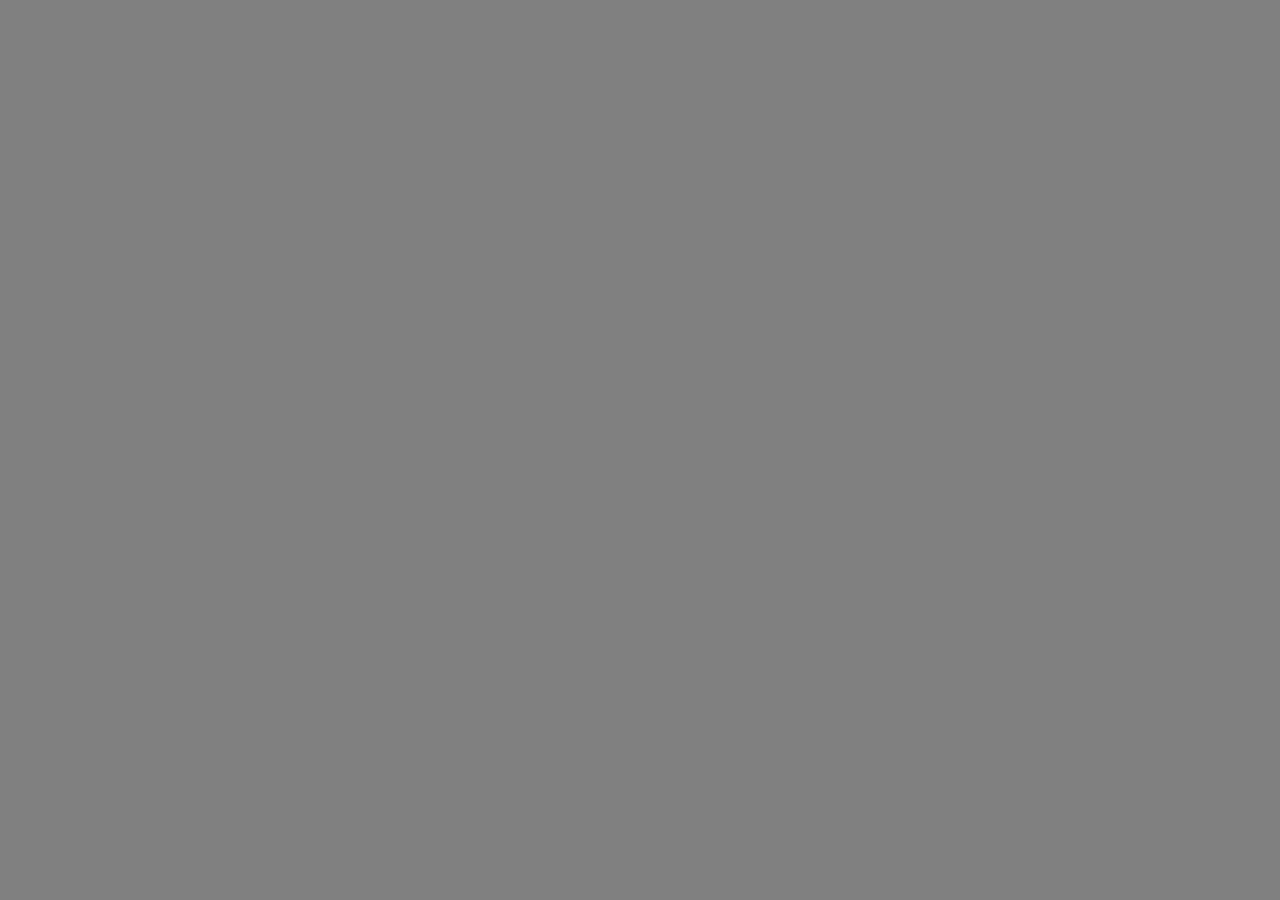
==== ombd-app/index.html @ aca42f95 "created directory for ombd-app" ====
<!DOCTYPE html>
<html lang="en" dir="ltr">
  <head>
    <meta charset="utf-8">
    <title>omdb-app</title>
    <link rel="stylesheet" href="style.css">
    <script
  src="https://code.jquery.com/jquery-3.4.0.min.js"
  integrity="sha256-BJeo0qm959uMBGb65z40ejJYGSgR7REI4+CW1fNKwOg="
  crossorigin="anonymous"></script>
    <script src="app.js" charset="utf-8"></script>
  </head>
  <body>

  </body>
</html>
---- ombd-app/style.css ----
* {
  background-color: grey;
}
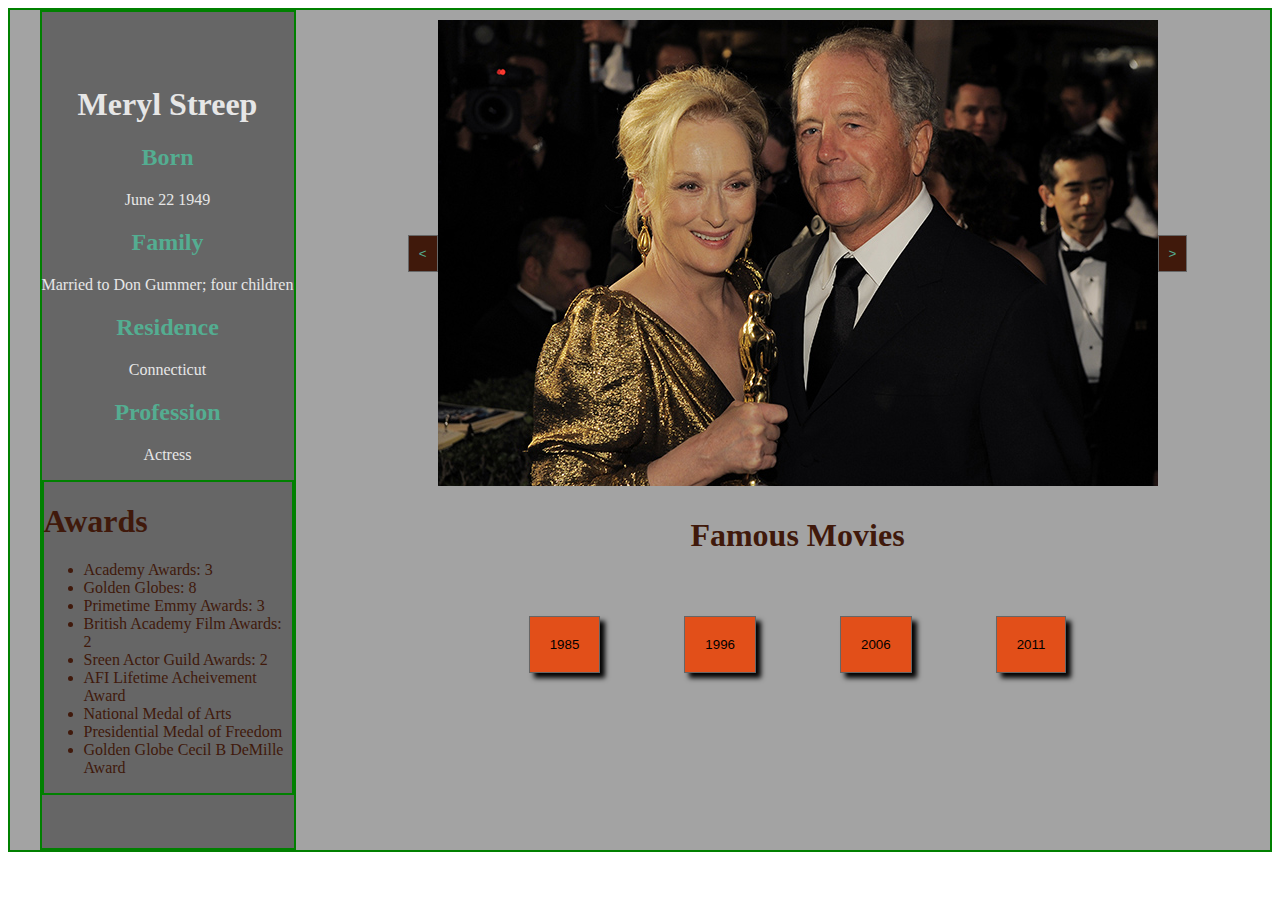
==== commit c0411de8: "created html and css elements" ====
--- a/ombd-app/index.html
+++ b/ombd-app/index.html
@@ -12,5 +12,71 @@
   </head>
   <body>
 
+    <div class="whole-page">
+      <!--------- LEFT COLUMN ON DESKTOP VERSION -->
+      <div class="column">
+        <!-------------- BIO INFO ---------------->
+        <div class="bio">
+          <h1>Meryl Streep</h1>
+          <h2>Born</h2>
+            <p>June 22 1949</p>
+          <h2>Family</h2>
+            <p>Married to Don Gummer; four children</p>
+          <h2>Residence</h2>
+            <p>Connecticut</p>
+          <h2>Profession</h2>
+            <p>Actress</p>
+        </div>
+        <!------------ AWARDS SECTION ------------>
+        <div class="awards">
+          <h1>Awards</h1>
+          <ul>
+            <li>Academy Awards: 3</li>
+            <li>Golden Globes: 8</li>
+            <li>Primetime Emmy Awards: 3</li>
+            <li>British Academy Film Awards: 2</li>
+            <li>Sreen Actor Guild Awards: 2</li>
+            <li>AFI Lifetime Acheivement Award</li>
+            <li>National Medal of Arts</li>
+            <li>Presidential Medal of Freedom</li>
+            <li>Golden Globe Cecil B DeMille Award</li>
+          </ul>
+        </div>
+      </div>
+      <!----- RIGHT SIDE: IMAGES AND MOVIE INFO --->
+      <div class="right-side">
+        <!------------ IMAGES CAROUSEL ------------>
+        <div class="img-carousel">
+          <!-- PREVIOUS BUTTON -->
+          <div class="previous">
+            <button class="carousel-btn"><</button>
+          </div>
+          <!-- IMAGES -->
+          <div class="images">
+            <img src="images/withhusband.jpg">
+            <img src="images/headshot.jpg">
+            <img src="images/outofafrica2.jpeg">
+            <img src="images/devilwearsprada.jpg">
+          </div>
+          <!-- NEXT BUTTON -->
+          <div class="next">
+            <button class="carousel-btn">></button>
+          </div>
+        </div>
+        <!------------- FAMOUS MOVIES ------------>
+        <div class="famous-movies">
+          <h1>Famous Movies</h1>
+            <!-- BUTTONS TO CALL API INFO -->
+          <div class="years">
+            <button class="80sbtn">1985</button>
+            <button class="90sbtn">1996</button>
+            <button class="00sbtn">2006</button>
+            <button class="10sbtn">2011</button>
+          </div>
+            <!-- BOX THAT WILL DISPLAY MOVIE INFO -->
+          <div class="movie-info"></div>
+
+      </div>
+    </div>
   </body>
 </html>
--- a/ombd-app/style.css
+++ b/ombd-app/style.css
@@ -1,3 +1,133 @@
-* {
-  background-color: grey;
+
+.awards {
+  display: none;
 }
+
+.whole-page {
+  border: 2px green solid;
+  background-color: #54AD91;
+  display: flex;
+  flex-direction: column;
+  color: #40190B;
+}
+
+.img-carousel {
+  /* border: 2px #666666 solid; */
+  display: flex;
+  align-items: center;
+  justify-content: space-around;
+  margin: 10px auto;
+}
+
+.images img {
+  width: 100%;
+  display: none;
+}
+
+.images img:first-of-type {
+  display: block
+}
+
+.carousel-btn {
+  align-self: center;
+  text-align: center;
+  padding: 10px;
+  background-color: #40190B;
+  color: #54AD91;
+  border: 1px solid #666666;
+
+}
+
+.carousel-btn:active {
+  transform: translateY(5px);
+}
+
+.column {
+  /* border: 2px green solid; */
+  width: 80%;
+  margin: 0 auto;
+  background-color: #666666;
+}
+
+.bio {
+  text-align: center;
+  background-color: #666666;
+  margin: 0;
+}
+
+.bio > h1 {
+  color: #E6E6E6;
+}
+
+.bio > h2 {
+  color: #54AD91;
+}
+
+.bio > p {
+  color: #E6E6E6;
+}
+
+.famous-movies {
+  
+  display: flex;
+  flex-direction: column;
+}
+
+.famous-movies > h1 {
+  text-align: center;
+}
+
+.years {
+  width: 70%;
+  margin: 0 auto;
+  align-self: center;
+  justify-content: space-between;
+  text-align: center;
+}
+
+.years > button {
+  padding: 20px;
+  box-shadow: 5px 5px 5px;
+  margin: 10px;
+  background-color: #E24F19;
+  border: 1px solid #666666;
+}
+
+@media (min-width: 600px) {
+  .whole-page {
+    border: 2px green solid;
+    background-color: #A3A3A3;
+    display: flex;
+    justify-content: space-around;
+    flex-direction: row;
+  }
+
+  .right-side {
+    width: 75%;
+    display: flex;
+    flex-direction: column;
+    flex-wrap: wrap;
+    justify-content: space-around;
+  }
+
+  .column {
+    border: 2px green solid;
+    display: flex;
+    flex-direction: column;
+    flex-wrap: wrap;
+    justify-content: center;
+    width: 20%;
+  }
+
+  .bio {
+  }
+
+  .awards {
+    display: block;
+    border: 2px green solid;
+  }
+
+  .years > button {
+      margin: 40px;
+  }
+}
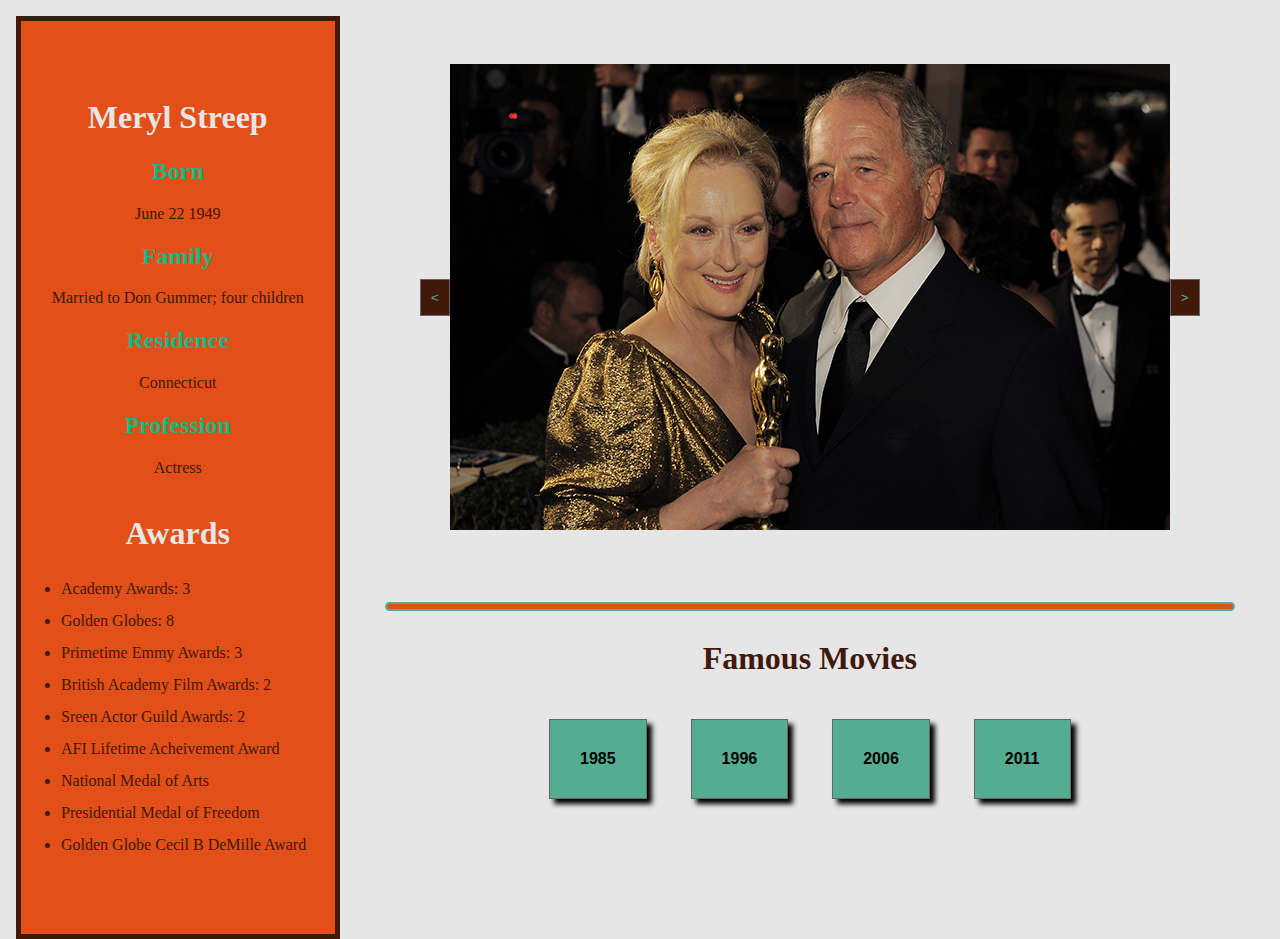
==== commit 3148dab1: "finished desktop site CSS" ====
--- a/ombd-app/index.html
+++ b/ombd-app/index.html
@@ -65,6 +65,7 @@
         </div>
         <!------------- FAMOUS MOVIES ------------>
         <div class="famous-movies">
+          <hr>
           <h1>Famous Movies</h1>
             <!-- BUTTONS TO CALL API INFO -->
           <div class="years">
--- a/ombd-app/style.css
+++ b/ombd-app/style.css
@@ -4,7 +4,6 @@
 }
 
 .whole-page {
-  border: 2px green solid;
   background-color: #54AD91;
   display: flex;
   flex-direction: column;
@@ -68,7 +67,7 @@
 }
 
 .famous-movies {
-  
+
   display: flex;
   flex-direction: column;
 }
@@ -94,9 +93,13 @@
 }
 
 @media (min-width: 600px) {
+  body {
+    margin: 0;
+    background-color: #E6E6E6;
+  }
+
   .whole-page {
-    border: 2px green solid;
-    background-color: #A3A3A3;
+    background-color: #E6E6E6;
     display: flex;
     justify-content: space-around;
     flex-direction: row;
@@ -108,26 +111,70 @@
     flex-direction: column;
     flex-wrap: wrap;
     justify-content: space-around;
+    /* margin-top: 2em; */
+  }
+
+  .img-carousel {
+    /* border: 2px #666666 solid; */
+    display: flex;
+    align-items: center;
+    justify-content: space-around;
+    margin: 4em auto;
+  }
+
+  hr {
+    width: 90%;
+    border: 2px #54AD91 solid;
+    border-radius: 20px;
+    height: 5px;
+    background-color: #E24F19;
+  }
+
+  .years > button {
+      margin: 20px;
+      font-weight: bold;
+      font-size: 1em;
+      padding: 30px;
+      background-color: #54AD91;
   }
 
   .column {
-    border: 2px green solid;
+    border: 5px #40190B solid;
     display: flex;
     flex-direction: column;
     flex-wrap: wrap;
     justify-content: center;
-    width: 20%;
+    width: 25%;
+    background-color: #E24F19;
+    margin-top: 1em;
+    margin-left: 1em;
   }
 
   .bio {
+    background-color: #E24F19;
+  }
+
+  .bio > h2 {
+    color: #14B884;
+  }
+
+  .bio > p {
+    color: #40190B;
   }
 
   .awards {
     display: block;
-    border: 2px green solid;
   }
 
-  .years > button {
-      margin: 40px;
+  .awards > h1 {
+    color: #E6E6E6;
+    text-align: center;
   }
+
+  .awards > ul {
+    /* list-style: none; */
+    line-height: 2em;
+    /* padding-left: 20px; */
+  }
+
 }
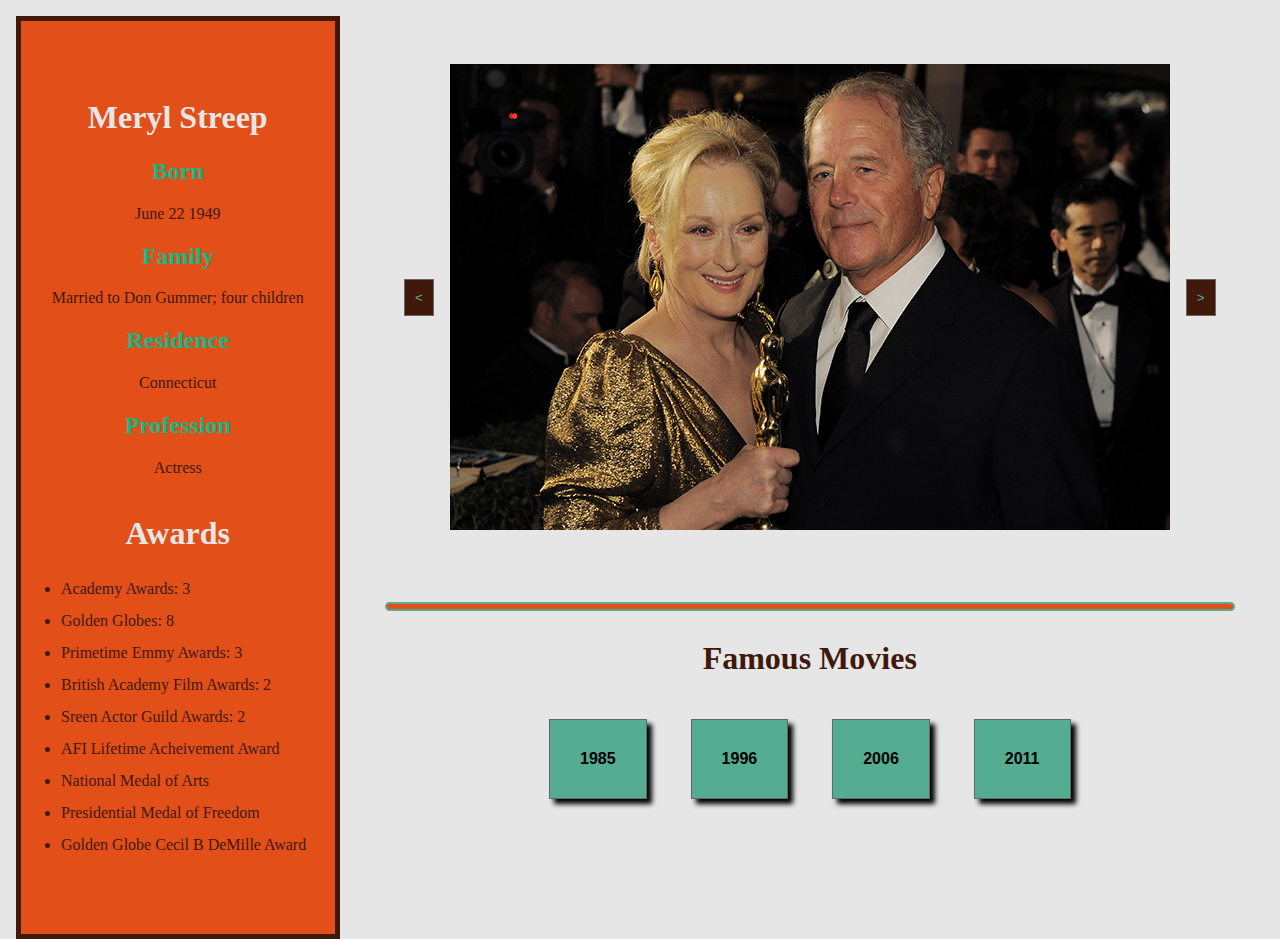
==== commit 19f53ce8: "styled images to fit carousel properly in both screen sizes" ====
--- a/ombd-app/index.html
+++ b/ombd-app/index.html
@@ -55,8 +55,8 @@
           <div class="images">
             <img src="images/withhusband.jpg">
             <img src="images/headshot.jpg">
-            <img src="images/outofafrica2.jpeg">
-            <img src="images/devilwearsprada.jpg">
+            <img src="images/outofafrica2.jpeg" id="oof2-pic">
+            <img src="images/devilwearsprada.jpg" id="dwp-pic">
           </div>
           <!-- NEXT BUTTON -->
           <div class="next">
--- a/ombd-app/style.css
+++ b/ombd-app/style.css
@@ -19,13 +19,20 @@
 }
 
 .images img {
-  width: 100%;
   display: none;
+  max-width: 451.19px;
+  max-height: 400px;
+  margin-left: 1em;
+  margin-right: 1em;
 }
 
 .images img:first-of-type {
-  display: block
+  display: block;
+  object-fit: contain;
+  width: auto;
+  height: auto;
 }
+
 
 .carousel-btn {
   align-self: center;
@@ -92,6 +99,8 @@
   border: 1px solid #666666;
 }
 
+/* SETTINGS FOR DESTOP VERSION */
+
 @media (min-width: 600px) {
   body {
     margin: 0;
@@ -120,6 +129,16 @@
     align-items: center;
     justify-content: space-around;
     margin: 4em auto;
+  }
+
+  .images img {
+    display: none;
+    min-width: 400px;
+    min-height: 300px;
+    max-width: 800px;
+    max-height: 600px;
+    margin-left: 1em;
+    margin-right: 1em;
   }
 
   hr {
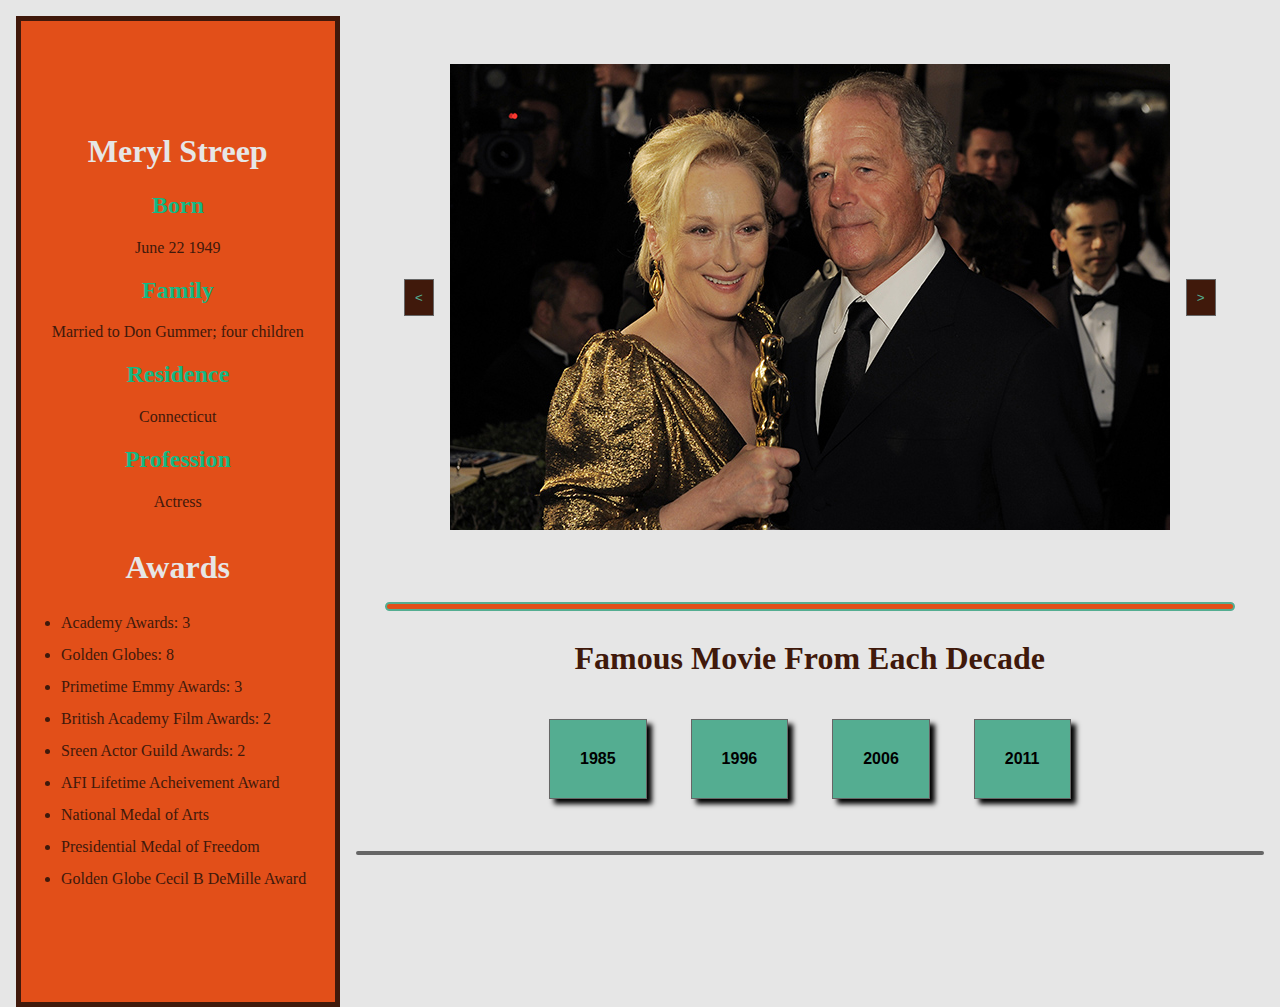
==== commit cc535067: "added ajax and event listeners for year buttons" ====
--- a/ombd-app/index.html
+++ b/ombd-app/index.html
@@ -66,13 +66,13 @@
         <!------------- FAMOUS MOVIES ------------>
         <div class="famous-movies">
           <hr>
-          <h1>Famous Movies</h1>
+          <h1>Famous Movie From Each Decade</h1>
             <!-- BUTTONS TO CALL API INFO -->
           <div class="years">
-            <button class="80sbtn">1985</button>
-            <button class="90sbtn">1996</button>
-            <button class="00sbtn">2006</button>
-            <button class="10sbtn">2011</button>
+              <button class="80sbtn">1985</button>
+              <button class="90sbtn">1996</button>
+              <button class="00sbtn">2006</button>
+              <button class="10sbtn">2011</button>
           </div>
             <!-- BOX THAT WILL DISPLAY MOVIE INFO -->
           <div class="movie-info"></div>
--- a/ombd-app/style.css
+++ b/ombd-app/style.css
@@ -1,3 +1,7 @@
+body {
+  margin: 0;
+  background-color: #54AD91;
+}
 
 .awards {
   display: none;
@@ -82,6 +86,21 @@
 .famous-movies > h1 {
   text-align: center;
 }
+
+.movie-info {
+  display: flex;
+  border: 2px solid #666666;
+  border-radius: 10px;
+  flex-direction: column;
+  justify-content: space-around;
+  margin: 2em 1em;
+}
+
+.title {
+  margin-top: -1em;
+  margin-left: 0.75em;
+}
+
 
 .years {
   width: 70%;
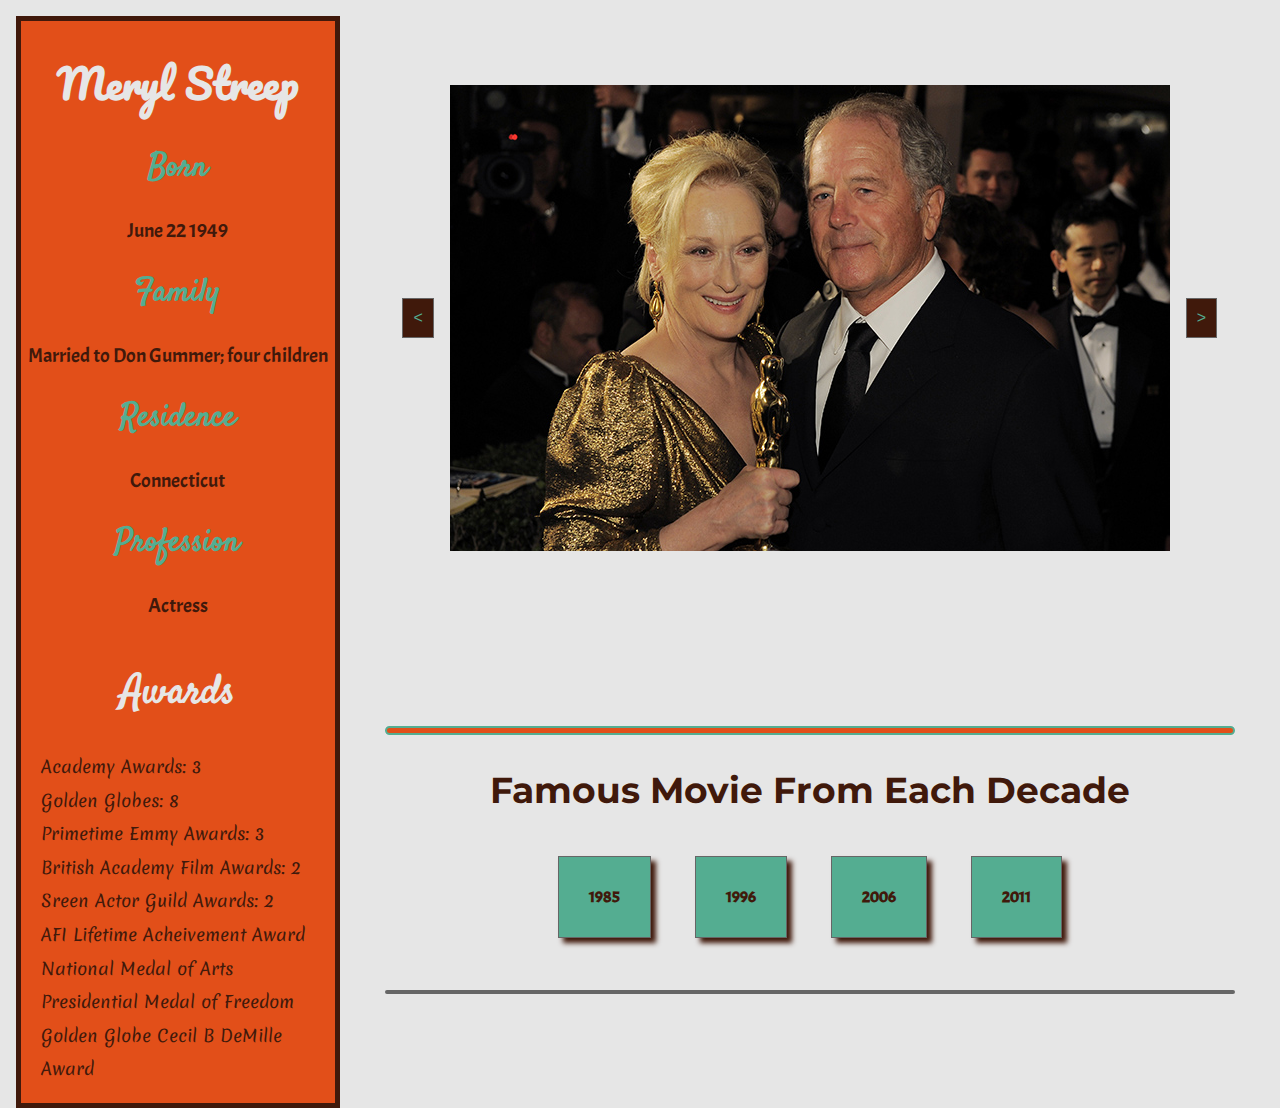
==== commit 6229387a: "added font families & finished CSS" ====
--- a/ombd-app/index.html
+++ b/ombd-app/index.html
@@ -4,6 +4,9 @@
     <meta charset="utf-8">
     <title>omdb-app</title>
     <link rel="stylesheet" href="style.css">
+    <style>
+@import url('https://fonts.googleapis.com/css?family=Pacifico|Satisfy|Acme|Kreon|Merienda|Montserrat');
+</style>
     <script
   src="https://code.jquery.com/jquery-3.4.0.min.js"
   integrity="sha256-BJeo0qm959uMBGb65z40ejJYGSgR7REI4+CW1fNKwOg="
--- a/ombd-app/style.css
+++ b/ombd-app/style.css
@@ -15,7 +15,6 @@
 }
 
 .img-carousel {
-  /* border: 2px #666666 solid; */
   display: flex;
   align-items: center;
   justify-content: space-around;
@@ -45,7 +44,7 @@
   background-color: #40190B;
   color: #54AD91;
   border: 1px solid #666666;
-
+  font-size: 1em;
 }
 
 .carousel-btn:active {
@@ -67,40 +66,72 @@
 
 .bio > h1 {
   color: #E6E6E6;
+  font-family: 'Pacifico', cursive;
+  font-size: 2.5em;
 }
 
 .bio > h2 {
-  color: #54AD91;
+  color: #E24F19;
+  font-family: 'Satisfy', cursive;
+  font-size: 2em;
 }
 
 .bio > p {
   color: #E6E6E6;
+  font-family: 'Acme', sans-serif;
+  font-size: 1.25em;
 }
 
 .famous-movies {
-
   display: flex;
   flex-direction: column;
+  justify-content: center;
+  align-items: center;
 }
 
 .famous-movies > h1 {
   text-align: center;
+  font-family: 'Montserrat', sans-serif;
 }
 
 .movie-info {
-  display: flex;
   border: 2px solid #666666;
   border-radius: 10px;
+  display: flex;
   flex-direction: column;
-  justify-content: space-around;
+  justify-content: center;
+  align-items: center;
   margin: 2em 1em;
 }
 
 .title {
   margin-top: -1em;
   margin-left: 0.75em;
-}
-
+  align-self: flex-start;
+  font-family: 'Acme', sans-serif;
+  font-size: 1.2em;
+}
+
+.plot {
+  width: 90%;
+  margin: .5em;
+  font-family: 'Kreon', serif;
+  font-size: 1em;
+}
+
+.director {
+  width: 90%;
+  margin: .5em;
+  font-family: 'Acme', sans-serif;
+  font-size: 1em;
+}
+
+.stars {
+  width: 90%;
+  margin: .5em;
+  font-family: 'Kreon', serif;
+  font-size: 1em;
+}
 
 .years {
   width: 70%;
@@ -116,6 +147,9 @@
   margin: 10px;
   background-color: #E24F19;
   border: 1px solid #666666;
+  font-family: 'Acme', sans-serif;
+  font-size: .9em;
+  color: #40190B;
 }
 
 /* SETTINGS FOR DESTOP VERSION */
@@ -139,11 +173,9 @@
     flex-direction: column;
     flex-wrap: wrap;
     justify-content: space-around;
-    /* margin-top: 2em; */
   }
 
   .img-carousel {
-    /* border: 2px #666666 solid; */
     display: flex;
     align-items: center;
     justify-content: space-around;
@@ -160,12 +192,55 @@
     margin-right: 1em;
   }
 
+  .famous-movies > h1 {
+    font-size: 2.25em;
+  }
+
   hr {
     width: 90%;
     border: 2px #54AD91 solid;
     border-radius: 20px;
     height: 5px;
     background-color: #E24F19;
+  }
+
+  .movie-info {
+    border: 2px solid #666666;
+    border-radius: 10px;
+    background-color: #FFA585;
+    margin: 2em 1em;
+    display: flex;
+    flex-direction: row;
+    align-items: flex-start;
+    width: 90%;
+  }
+
+  .title {
+    width: 20%;
+    margin: 0.5em;
+    font-family: 'Acme', sans-serif;
+    font-size: 1.5em;
+  }
+
+  .plot {
+    width: 35%;
+    margin: .5em;
+    font-family: 'Kreon', serif;
+    font-size: 1.25em;
+  }
+
+  .director {
+    width: 20%;
+    margin: .5em;
+    font-family: 'Acme', sans-serif;
+    font-size: 1.5em;
+  }
+
+  .stars {
+    width: 25%;
+    margin: .5em;
+    font-family: 'Kreon', serif;
+    font-size: 1.25em;
   }
 
   .years > button {
@@ -193,7 +268,7 @@
   }
 
   .bio > h2 {
-    color: #14B884;
+    color: #54AD91;
   }
 
   .bio > p {
@@ -207,12 +282,16 @@
   .awards > h1 {
     color: #E6E6E6;
     text-align: center;
+    font-family: 'Satisfy', cursive;
+    font-size: 2.5em;
   }
 
   .awards > ul {
-    /* list-style: none; */
+    list-style: none;
+    padding-left: 20px;
     line-height: 2em;
-    /* padding-left: 20px; */
-  }
-
-}
+    font-family: 'Merienda', cursive;
+    font-size: 1.05em;
+  }
+
+}
